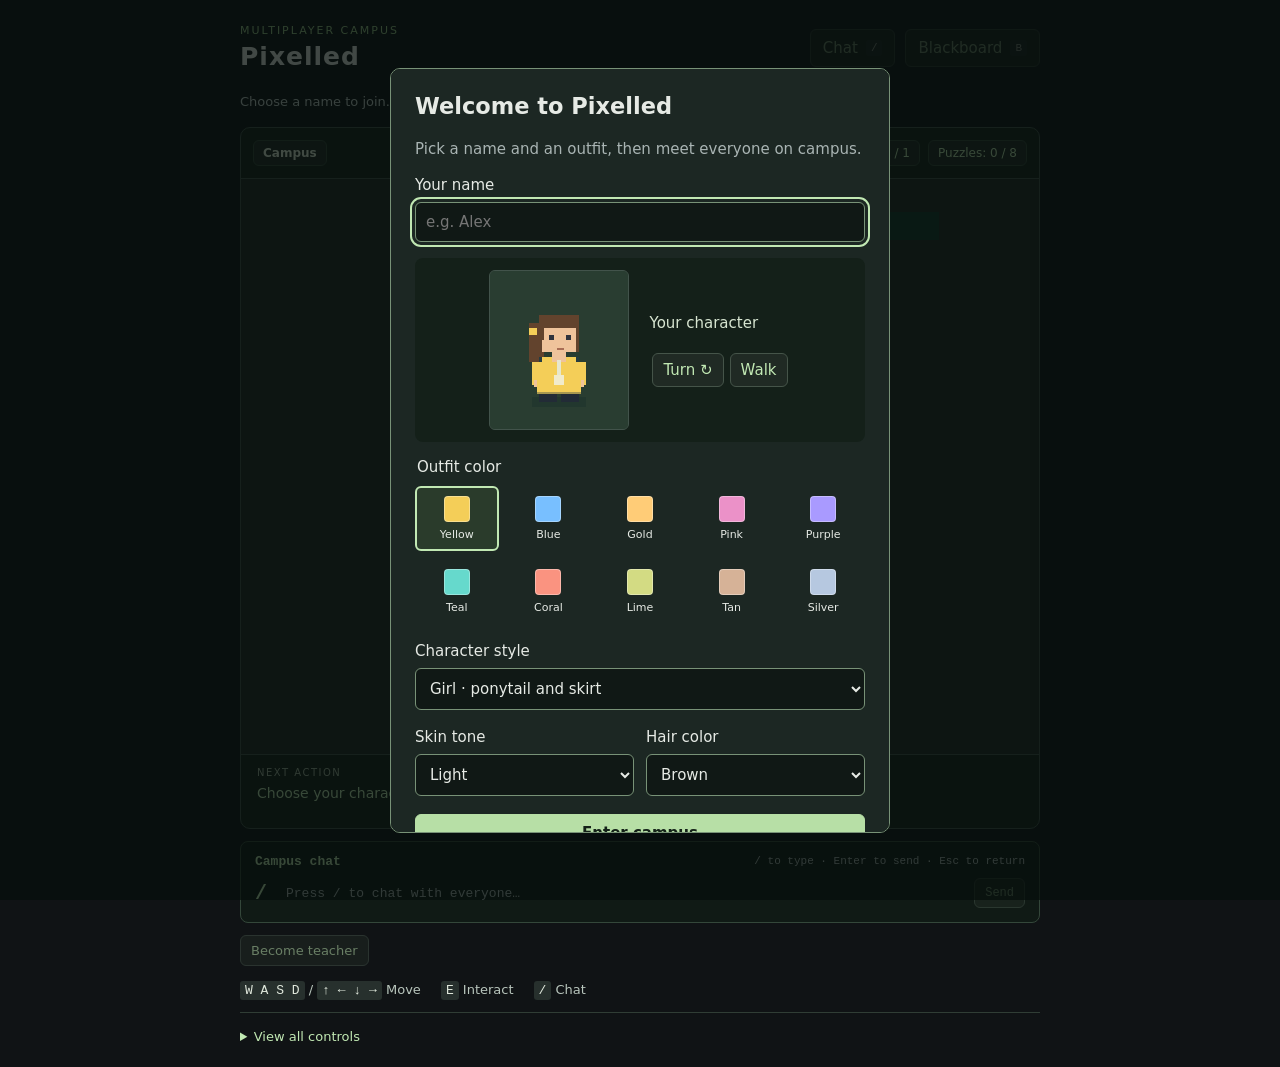
==== static/index.html @ 77b5ef37 "Improve campus UI and add character speech bubbles" ====
<!doctype html>
<html lang="en">
<head>
  <meta charset="utf-8">
  <meta name="viewport" content="width=device-width, initial-scale=1">
  <title>Pixelled · Multiplayer Campus</title>
  <link rel="stylesheet" href="/static/css/styles.css">
</head>
<body>
<main>
  <header>
    <div><span class="eyebrow">MULTIPLAYER CAMPUS</span><h1>Pixelled</h1></div>
    <div class="quick-actions">
      <button id="openChat" disabled>Chat <kbd>/</kbd></button>
      <button id="openBoard" disabled>Blackboard <kbd>B</kbd></button>
    </div>
  </header>
  <div class="bar"><span id="status" role="status" aria-live="polite">Choose a name to join.</span><button id="reconnect" hidden>Reconnect</button></div>
  <section class="campus-panel" aria-label="Campus">
    <div class="rolebar" aria-label="Player information">
      <span class="badge location" id="locationLabel">Campus</span>
      <span class="badge" id="count">0 / 10 online</span>
      <span class="badge" id="roleLabel">Student</span>
      <span class="badge" id="flowerCount">Lily: 0 / 1</span>
      <span class="badge" id="puzzleProgress">Puzzles: 0 / 8</span>
    </div>
    <canvas id="game" tabindex="0" width="800" height="576" aria-label="Multiplayer movement area. Use WASD or arrow keys to move."></canvas>
    <div class="hint-bar"><span class="hint-label">NEXT ACTION</span><p id="hint" role="status" aria-live="polite">Choose your character to explore campus.</p></div>
  </section>
  <section class="chat-console" aria-labelledby="chatTitle">
    <div class="chat-heading"><h2 id="chatTitle">Campus chat</h2><span id="chatHelp">/ to type · Enter to send · Esc to return</span></div>
    <div id="chatAnnouncements" class="sr-only" role="log" aria-live="polite" aria-label="Campus messages"></div>
    <form id="chatForm">
      <label for="chatText" class="chat-prompt" aria-label="Message everyone">/</label>
      <input id="chatText" maxlength="240" autocomplete="off" required disabled placeholder="Press / to chat with everyone…" aria-describedby="chatHelp">
      <button id="sendChat" type="submit" disabled>Send</button>
    </form>
  </section>
  <div class="activity-actions" aria-label="Activity actions"><button id="teacherRole" disabled>Become teacher</button><button id="leaveActivity" hidden>Stand up / End lecture</button></div>
  <footer>
    <div class="basic-controls"><span><kbd>W A S D</kbd> / <kbd>↑ ← ↓ →</kbd> Move</span><span><kbd>E</kbd> Interact</span><span><kbd>/</kbd> Chat</span></div>
    <details id="controlsHelp">
      <summary><span class="show-controls">View all controls</span><span class="hide-controls">Hide controls</span></summary>
      <div class="controls-grid">
        <p><kbd>E</kbd> Use computers, sit, or stand up</p>
        <p><kbd>F</kbd> Pick a nearby lily</p>
        <p><kbd>G</kbd> Give your lily to a nearby player</p>
        <p><kbd>B</kbd> Toggle the blackboard</p>
        <p><kbd>Esc</kbd> Close a pop-up; otherwise leave your seat or podium</p>
        <p>Your player has a white marker. Approach furniture from below to interact.</p>
      </div>
    </details>
  </footer>
  <dialog id="joinDialog" aria-labelledby="joinTitle">
    <h2 id="joinTitle">Welcome to Pixelled</h2>
    <p>Pick a name and an outfit, then meet everyone on campus.</p>
    <form id="joinForm">
      <label for="playerName">Your name</label>
      <input id="playerName" maxlength="20" required autocomplete="off" placeholder="e.g. Alex">
      <div class="character-preview">
        <canvas id="characterPreview" width="56" height="64" aria-label="Preview of your selected character"></canvas>
        <div class="preview-controls"><p>Your character</p><button id="turnPreview" type="button">Turn ↻</button><button id="walkPreview" type="button" aria-pressed="false">Walk</button></div>
      </div>
      <input id="characterChoice" type="hidden" value="0">
      <fieldset class="outfit-picker"><legend>Outfit color</legend><div class="swatch-grid">
          <label class="swatch"><input type="radio" name="outfit" value="0" checked><span class="color-chip" style="--outfit: #f4ce58"></span><span>Yellow</span></label>
          <label class="swatch"><input type="radio" name="outfit" value="1"><span class="color-chip" style="--outfit: #78bfff"></span><span>Blue</span></label>
          <label class="swatch"><input type="radio" name="outfit" value="2"><span class="color-chip" style="--outfit: #ffcc77"></span><span>Gold</span></label>
          <label class="swatch"><input type="radio" name="outfit" value="3"><span class="color-chip" style="--outfit: #eb91c8"></span><span>Pink</span></label>
          <label class="swatch"><input type="radio" name="outfit" value="4"><span class="color-chip" style="--outfit: #a99aff"></span><span>Purple</span></label>
          <label class="swatch"><input type="radio" name="outfit" value="5"><span class="color-chip" style="--outfit: #66d9cc"></span><span>Teal</span></label>
          <label class="swatch"><input type="radio" name="outfit" value="6"><span class="color-chip" style="--outfit: #fa9380"></span><span>Coral</span></label>
          <label class="swatch"><input type="radio" name="outfit" value="7"><span class="color-chip" style="--outfit: #d3db83"></span><span>Lime</span></label>
          <label class="swatch"><input type="radio" name="outfit" value="8"><span class="color-chip" style="--outfit: #d6b297"></span><span>Tan</span></label>
          <label class="swatch"><input type="radio" name="outfit" value="9"><span class="color-chip" style="--outfit: #b6c8e0"></span><span>Silver</span></label>
      </div></fieldset>
      <label for="styleChoice">Character style</label>
      <select id="styleChoice"><option value="ponytail">Girl · ponytail and skirt</option><option value="short">Student · short hair and trousers</option></select>
      <div class="appearance-options">
        <div><label for="skinChoice">Skin tone</label><select id="skinChoice"><option value="0">Light</option><option value="1">Tan</option><option value="2">Deep</option><option value="3">Warm</option></select></div>
        <div><label for="hairChoice">Hair color</label><select id="hairChoice"><option value="0">Black</option><option value="1" selected>Brown</option><option value="2">Blue black</option><option value="3">Chestnut</option></select></div>
      </div>
      <button id="joinButton" type="submit">Enter campus</button>
      <p id="joinError" role="status" aria-live="polite"></p>
    </form>
  </dialog>
  <dialog id="boardDialog" aria-labelledby="lectureTitle">
      <div class="popup-header"><h2 id="lectureTitle">Classroom blackboard</h2><button type="button" id="closeBoard" aria-label="Close blackboard">Close · Esc</button></div>
      <p id="lectureStatus" role="status">No lecture in progress.</p>
      <div id="blackboard" aria-live="polite">Waiting for the teacher.</div>
      <form id="lectureForm" hidden>
        <p><label for="notes">Lecture notes · up to 600 characters / 10 lines</label></p>
        <textarea id="notes" maxlength="600" required></textarea>
        <button type="submit">Publish notes</button>
        <p>Click a published line to highlight it for everyone. Click it again to clear.</p>
      </form>
  </dialog>
  <dialog id="puzzleDialog" aria-labelledby="puzzleTitle">
    <h2 id="puzzleTitle">Computer lab</h2>
    <p id="puzzlePrompt"></p>
    <pre id="puzzleCode"></pre>
    <form id="answerForm">
      <label for="answer">Missing integer</label>
      <input id="answer" type="text" maxlength="40" autocomplete="off" required>
      <button id="checkAnswer" type="submit">Check answer</button>
      <button id="leaveTerminal" type="button">Leave computer</button>
    </form>
    <p id="feedback" role="status" aria-live="polite"></p>
  </dialog>
</main>
<script src="/static/js/app.js"></script>
</body>
</html>
---- static/css/styles.css ----
* { box-sizing: border-box; }
body { margin: 0; background: #101315; color: #e6eae5; font: 15px system-ui, sans-serif; }
main { max-width: 848px; margin: 32px auto; padding: 0 24px; }
header, .bar { display: flex; justify-content: space-between; align-items: center; gap: 16px; }
h1 { font-size: 25px; letter-spacing: 3px; margin: 4px 0; }
.eyebrow { color: #9dca8c; font-size: 11px; letter-spacing: 2px; }
p { color: #a9b4b3; line-height: 1.6; }
.badge, button { border: 1px solid #455449; border-radius: 6px; padding: 9px 12px; background: #202a24; color: #c1e8b3; }
.bar { margin: 20px 0 10px; min-height: 38px; font-size: 13px; }
#status { color: #c4cecc; }
canvas { display: block; width: 100%; height: auto; background: #202927; border: 1px solid #42534b; image-rendering: pixelated; }
button { cursor: pointer; font: inherit; }
button:disabled { opacity: .5; cursor: wait; }
kbd { color: #e1e9dd; background: #27302d; padding: 2px 5px; border-radius: 3px; }
footer { font-size: 13px; }
dialog { width: min(500px, 92vw); padding: 24px; background: #1c2723; color: #e6eae5; border: 1px solid #789277; border-radius: 10px; }
dialog::backdrop { background: #060e0bbb; }
dialog h2 { margin-top: 0; }
pre { padding: 16px; background: #101815; white-space: pre-wrap; line-height: 1.6; }
input { display: block; width: 100%; margin: 8px 0 16px; padding: 10px; font: inherit; color: #e6eae5; background: #101815; border: 1px solid #789277; }
#feedback, #hint { min-height: 24px; color: #c1e8b3; }
textarea { width: 100%; min-height: 125px; padding: 10px; background: #101815; color: #e6eae5; border: 1px solid #789277; font: 14px monospace; resize: vertical; }
#blackboard { background: #14382d; padding: 12px; min-height: 120px; border: 3px solid #876a44; overflow-wrap: anywhere; }
.board-line { display: block; border: 0; border-radius: 0; width: 100%; text-align: left; background: transparent; color: #e8ead8; padding: 5px; white-space: pre-wrap; font: 14px monospace; }
.board-line.highlight { background: #ddc269; color: #15241d; }
#locationLabel { margin-left: auto; color: #c6dbac; font-size: 13px; }
.rolebar { display: flex; flex-wrap: wrap; gap: 10px; align-items: center; margin: 12px 0; }
.popup-header { display: flex; justify-content: space-between; align-items: center; gap: 16px; margin-bottom: 16px; }
.popup-header h2 { margin: 0; }
dialog { max-height: 85vh; overflow-y: auto; }
#game:focus-visible { outline: 2px solid #c1e8b3; outline-offset: 3px; }
#joinDialog { width: min(440px, 92vw); }
#joinDialog p { margin-top: 0; }
select { width: 100%; padding: 10px; margin: 8px 0 18px; background: #101815; color: #e6eae5; border: 1px solid #789277; font: inherit; }
#joinError { color: #f2bd9a; min-height: 22px; }
.character-preview { display: flex; align-items: center; gap: 12px; margin-bottom: 16px; }
#characterPreview { width: 112px; height: 128px; flex: 0 0 112px; background: #293d31; border-radius: 6px; }
.appearance-options { display: grid; grid-template-columns: 1fr 1fr; gap: 12px; }
.preview-controls button { padding: 7px 10px; margin: 3px; }
#joinButton { width: 100%; }

/* Compact campus shell and accessible character choices. */
main { margin: 20px auto; }
header { flex-wrap: wrap; gap: 12px; }
h1 { letter-spacing: 1px; }
.quick-actions, .activity-actions, .basic-controls { display: flex; flex-wrap: wrap; align-items: center; gap: 10px; }
.quick-actions button { display: inline-flex; align-items: center; gap: 8px; }
.quick-actions kbd { font-size: 11px; }
.bar { margin: 12px 0; min-height: 28px; }
.campus-panel { overflow: hidden; background: #17201c; border: 1px solid #42534b; border-radius: 10px; }
.rolebar { gap: 8px; margin: 0; padding: 12px; }
.badge { padding: 5px 9px; font-size: 12px; white-space: nowrap; border-color: #34473a; background: #202a24; }
#locationLabel { margin: 0 auto 0 0; color: #e2efdb; font-weight: 600; font-size: 12px; }
#game { border: 0; border-top: 1px solid #42534b; border-bottom: 1px solid #42534b; }
#game:focus-visible { outline-offset: -3px; }
.hint-bar { padding: 12px 16px; min-height: 73px; }
.hint-label { display: block; color: #a4b69f; font-size: 10px; letter-spacing: 1.5px; }
#hint { margin: 4px 0 0; font-size: 14px; }
.activity-actions { margin: 12px 0 16px; }
.activity-actions button { font-size: 13px; padding: 7px 10px; }
.basic-controls { gap: 12px 20px; color: #b8c5bc; }
footer details { margin-top: 14px; border-top: 1px solid #303d35; padding-top: 12px; }
summary { width: fit-content; cursor: pointer; color: #c1e8b3; padding: 4px 0; }
.hide-controls, details[open] .show-controls { display: none; }
details[open] .hide-controls { display: inline; }
.controls-grid { display: grid; grid-template-columns: 1fr 1fr; gap: 10px 20px; padding-top: 12px; }
.controls-grid p { margin: 0; }
button:hover:not(:disabled) { background: #2e4033; border-color: #9dca8c; }
button:disabled { cursor: not-allowed; }
button:focus-visible, input:focus-visible, select:focus-visible, textarea:focus-visible, summary:focus-visible { outline: 2px solid #c1e8b3; outline-offset: 3px; }
input, select, textarea { border-radius: 6px; }
#joinDialog { width: min(500px, 92vw); }
.character-preview { justify-content: center; gap: 20px; padding: 12px; background: #142019; border-radius: 8px; }
#characterPreview { width: 140px; height: 160px; flex-basis: 140px; }
.preview-controls p { color: #d7e5d1; }
.outfit-picker { border: 0; padding: 0; margin: 0 0 18px; min-width: 0; }
.outfit-picker legend { margin-bottom: 10px; }
.swatch-grid { display: grid; grid-template-columns: repeat(5, 1fr); gap: 8px; }
.swatch { position: relative; display: flex; flex-direction: column; align-items: center; gap: 6px; padding: 8px 2px; border: 2px solid transparent; border-radius: 6px; font-size: 11px; cursor: pointer; }
.swatch input { position: absolute; width: 1px; height: 1px; opacity: 0; margin: 0; padding: 0; }
.color-chip { width: 26px; height: 26px; background: var(--outfit); border: 1px solid #ffffff55; border-radius: 4px; }
.swatch:has(input:checked) { border-color: #c1e8b3; background: #2a3b2b; }
.swatch:has(input:focus-visible) { outline: 2px solid #fff; outline-offset: 2px; }
.swatch:hover { background: #2a3b2b; }
#joinButton { background: #b7dfa6; color: #142218; border-color: #b7dfa6; font-weight: 700; }
#joinButton:hover:not(:disabled) { background: #d0ebc5; }
[hidden] { display: none !important; }
@media (max-width: 560px) {
  main { margin: 14px auto; padding: 0 12px; }
  .eyebrow { font-size: 10px; letter-spacing: 1.5px; }
  .quick-actions { gap: 6px; }
  .quick-actions button { padding: 8px; font-size: 12px; }
  .quick-actions kbd { display: none; }
  .rolebar { padding: 10px; gap: 6px; }
  #locationLabel { flex-basis: 100%; }
  .controls-grid { grid-template-columns: 1fr; }
  dialog { padding: 18px; }
  .popup-header { flex-wrap: wrap; gap: 10px; }
  .character-preview { gap: 12px; padding: 8px; }
  .preview-controls button { display: block; }
  .swatch-grid { gap: 4px; }
}


/* Inline game chat: the campus stays visible while composing. */
.chat-console { margin-top: 12px; padding: 12px 14px; background: #101a15; border: 1px solid #34473a; border-radius: 8px; font: 13px ui-monospace, monospace; }
.chat-console:focus-within { border-color: #9dca8c; }
.chat-heading { display: flex; flex-wrap: wrap; align-items: center; justify-content: space-between; gap: 6px; margin-bottom: 8px; }
.chat-heading h2 { margin: 0; color: #c1e8b3; font-size: 13px; }
#chatHelp { color: #a9b4b3; font-size: 11px; }
#chatForm { display: flex; align-items: center; gap: 10px; margin: 0; }
.chat-prompt { color: #c1e8b3; font-size: 20px; font-weight: 700; }
#chatText { min-width: 0; flex: 1; width: auto; margin: 0; padding: 8px; border-color: transparent; background: transparent; font: inherit; }
#chatText::placeholder { color: #a9b4b3; }
#sendChat { padding: 7px 10px; font-size: 12px; }

.sr-only { position: absolute; width: 1px; height: 1px; padding: 0; margin: -1px; overflow: hidden; clip-path: inset(50%); white-space: nowrap; border: 0; }
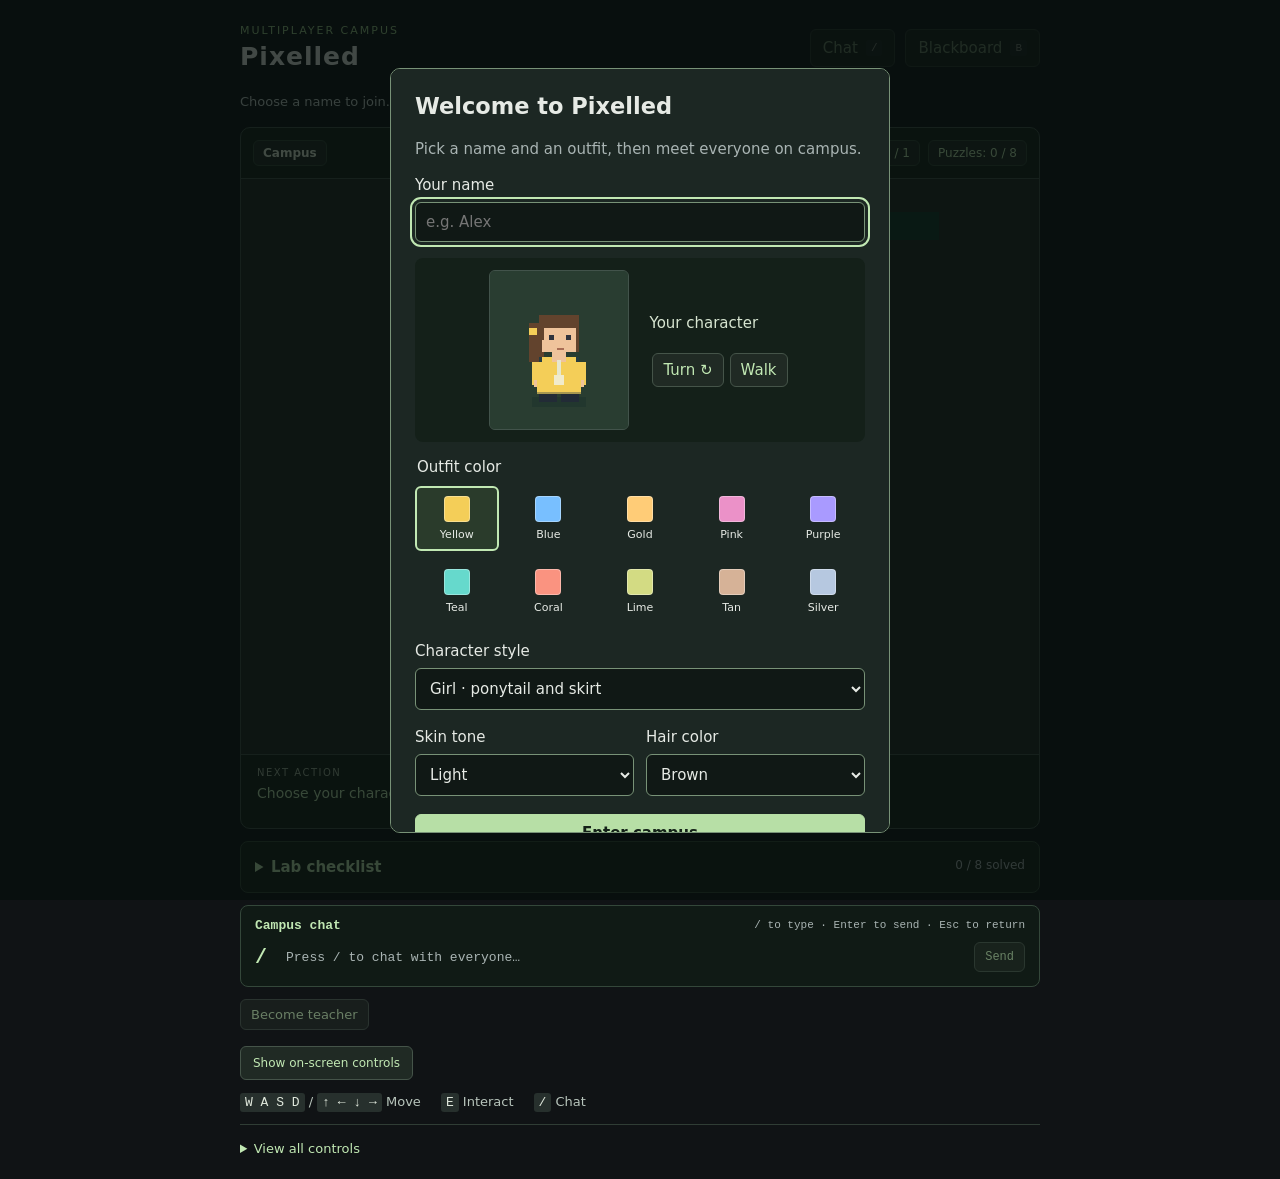
==== commit 2932201a: "Add touch controls and personal lab progress tracking" ====
--- a/static/index.html
+++ b/static/index.html
@@ -27,6 +27,28 @@
     <canvas id="game" tabindex="0" width="800" height="576" aria-label="Multiplayer movement area. Use WASD or arrow keys to move."></canvas>
     <div class="hint-bar"><span class="hint-label">NEXT ACTION</span><p id="hint" role="status" aria-live="polite">Choose your character to explore campus.</p></div>
   </section>
+  <section id="touchControls" class="touch-controls" aria-label="On-screen game controls" hidden>
+    <div class="direction-pad" role="group" aria-label="Hold to move">
+      <button type="button" data-direction="up" aria-label="Move up" disabled>↑</button>
+      <button type="button" data-direction="left" aria-label="Move left" disabled>←</button>
+      <span aria-hidden="true">✦</span>
+      <button type="button" data-direction="right" aria-label="Move right" disabled>→</button>
+      <button type="button" data-direction="down" aria-label="Move down" disabled>↓</button>
+    </div>
+    <div class="touch-actions">
+      <span>Hold arrows to move</span>
+      <button type="button" data-action="interact" disabled>Interact / Sit</button>
+      <button type="button" data-action="pick_lily" disabled>Pick lily</button>
+      <button type="button" data-action="give_lily" disabled>Give lily</button>
+    </div>
+  </section>
+  <details id="labJournal" class="lab-journal">
+    <summary>Lab checklist <span id="journalCount">0 / 8 solved</span></summary>
+    <progress id="labProgress" value="0" max="8" aria-label="Your solved lab puzzles"></progress>
+    <p id="labGoal" role="status" aria-live="polite">Join campus to start your lab challenges.</p>
+    <ol id="labChecklist" aria-label="Computer completion status"></ol>
+    <p class="journal-note">Your progress for this connection. Reconnecting starts a new run.</p>
+  </details>
   <section class="chat-console" aria-labelledby="chatTitle">
     <div class="chat-heading"><h2 id="chatTitle">Campus chat</h2><span id="chatHelp">/ to type · Enter to send · Esc to return</span></div>
     <div id="chatAnnouncements" class="sr-only" role="log" aria-live="polite" aria-label="Campus messages"></div>
@@ -38,6 +60,7 @@
   </section>
   <div class="activity-actions" aria-label="Activity actions"><button id="teacherRole" disabled>Become teacher</button><button id="leaveActivity" hidden>Stand up / End lecture</button></div>
   <footer>
+    <button id="toggleTouchControls" type="button" aria-controls="touchControls" aria-expanded="false">Show on-screen controls</button>
     <div class="basic-controls"><span><kbd>W A S D</kbd> / <kbd>↑ ← ↓ →</kbd> Move</span><span><kbd>E</kbd> Interact</span><span><kbd>/</kbd> Chat</span></div>
     <details id="controlsHelp">
       <summary><span class="show-controls">View all controls</span><span class="hide-controls">Hide controls</span></summary>
--- a/static/css/styles.css
+++ b/static/css/styles.css
@@ -115,3 +115,27 @@
 #sendChat { padding: 7px 10px; font-size: 12px; }
 
 .sr-only { position: absolute; width: 1px; height: 1px; padding: 0; margin: -1px; overflow: hidden; clip-path: inset(50%); white-space: nowrap; border: 0; }
+
+.touch-controls { display: flex; align-items: center; justify-content: space-between; gap: 16px; margin-top: 12px; padding: 12px; background: #17201c; border: 1px solid #42534b; border-radius: 10px; }
+.direction-pad { display: grid; grid-template-columns: repeat(3, 44px); grid-template-rows: repeat(3, 44px); gap: 4px; }
+.direction-pad button { touch-action: none; user-select: none; -webkit-user-select: none; font-size: 22px; padding: 0; }
+.direction-pad [data-direction="up"] { grid-column: 2; }
+.direction-pad [data-direction="left"] { grid-column: 1; grid-row: 2; }
+.direction-pad span { grid-column: 2; grid-row: 2; align-self: center; text-align: center; color: #789277; }
+.direction-pad [data-direction="right"] { grid-column: 3; grid-row: 2; }
+.direction-pad [data-direction="down"] { grid-column: 2; grid-row: 3; }
+.direction-pad button.is-held { background: #b7dfa6; color: #142218; border-color: #d0ebc5; }
+.touch-actions { display: grid; gap: 6px; flex: 1; max-width: 240px; }
+.touch-actions span { font-size: 11px; color: #a9b4b3; }
+.touch-actions button { min-height: 44px; padding: 8px; font-size: 13px; touch-action: manipulation; }
+#toggleTouchControls { margin-bottom: 14px; font-size: 12px; }
+
+.lab-journal { margin-top: 12px; padding: 12px 14px; border: 1px solid #34473a; border-radius: 8px; background: #17201c; }
+.lab-journal summary { width: 100%; font-weight: 600; }
+#journalCount { float: right; color: #a9b4b3; font-size: 12px; font-weight: 400; }
+#labProgress { width: 100%; height: 10px; margin-top: 16px; accent-color: #b7dfa6; }
+#labGoal { color: #c1e8b3; margin: 10px 0; font-size: 13px; }
+#labChecklist { list-style: none; display: grid; grid-template-columns: repeat(2, minmax(0, 1fr)); gap: 8px; margin: 12px 0; padding: 0; }
+#labChecklist li { padding: 9px; border: 1px solid #34473a; border-radius: 5px; font-size: 12px; color: #a9b4b3; }
+#labChecklist li.is-complete { color: #d1edbd; background: #243826; border-color: #668559; }
+.journal-note { font-size: 11px; margin: 0; }
